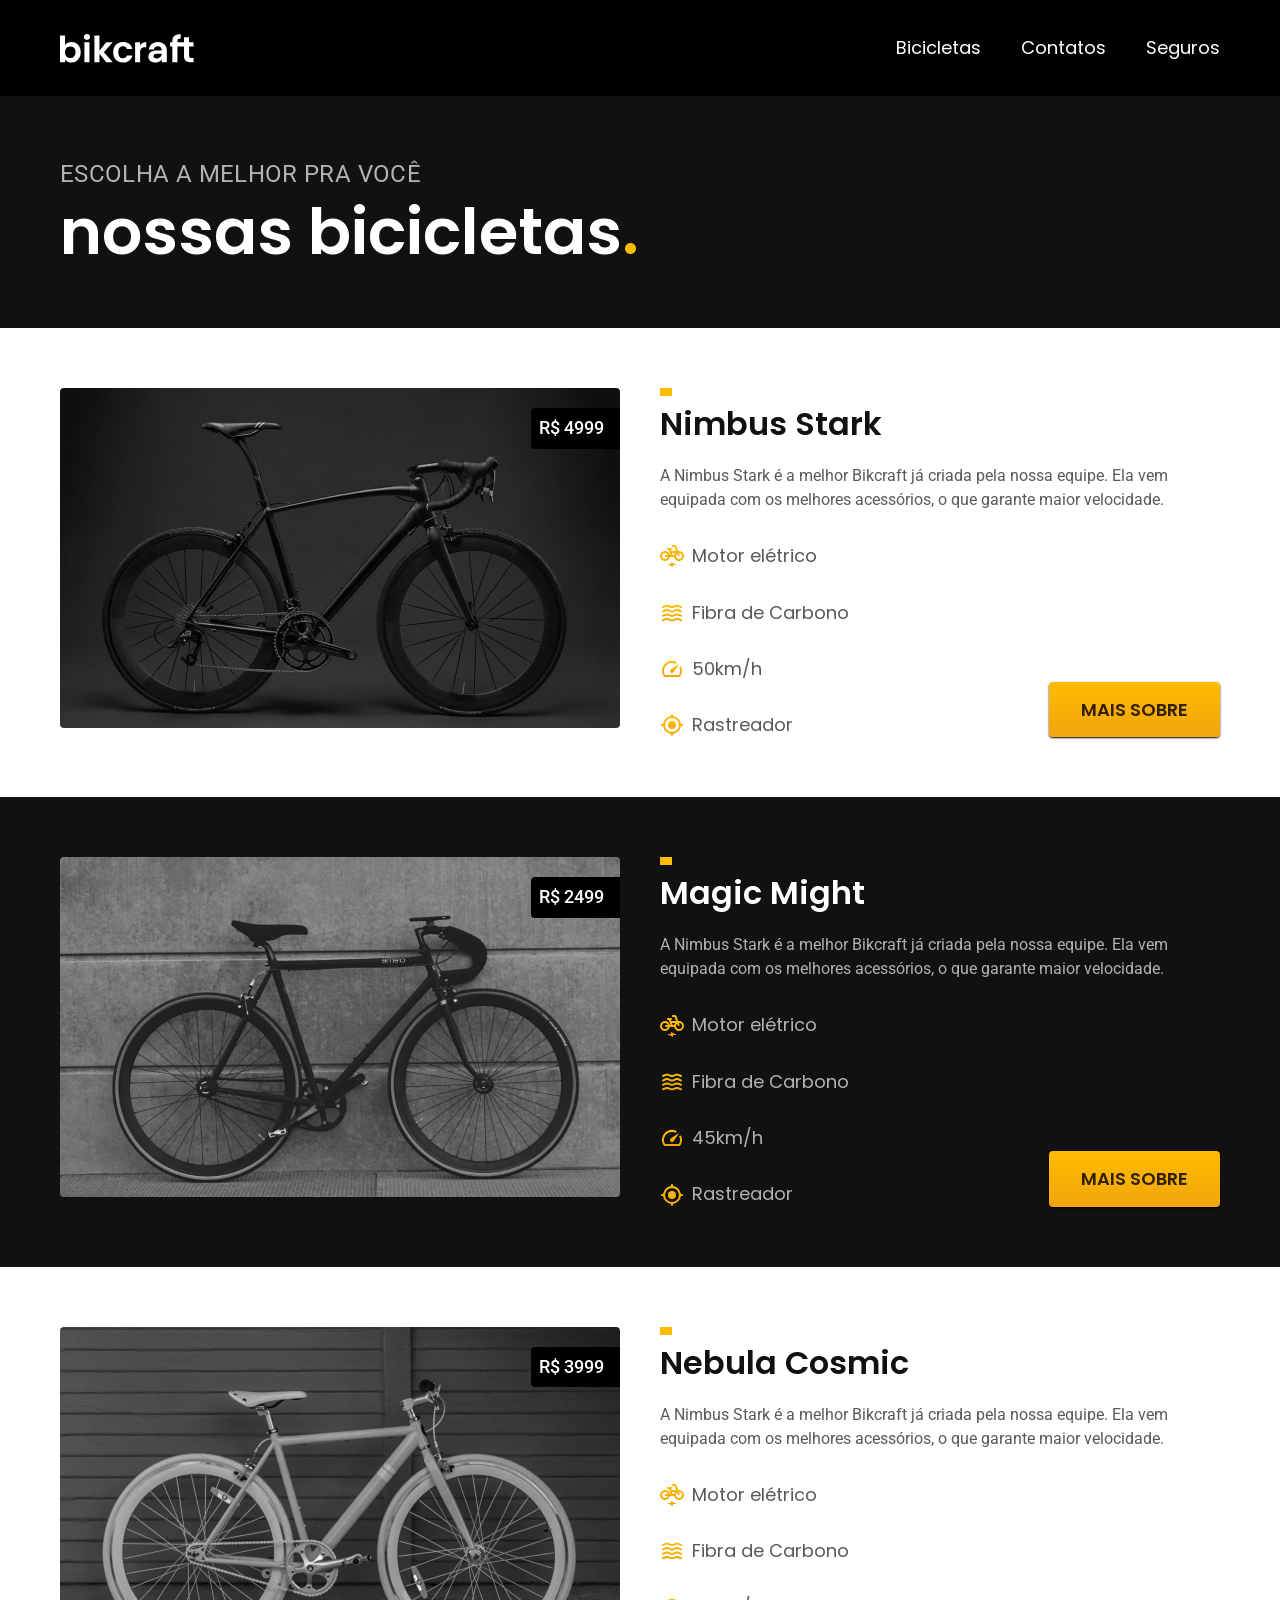
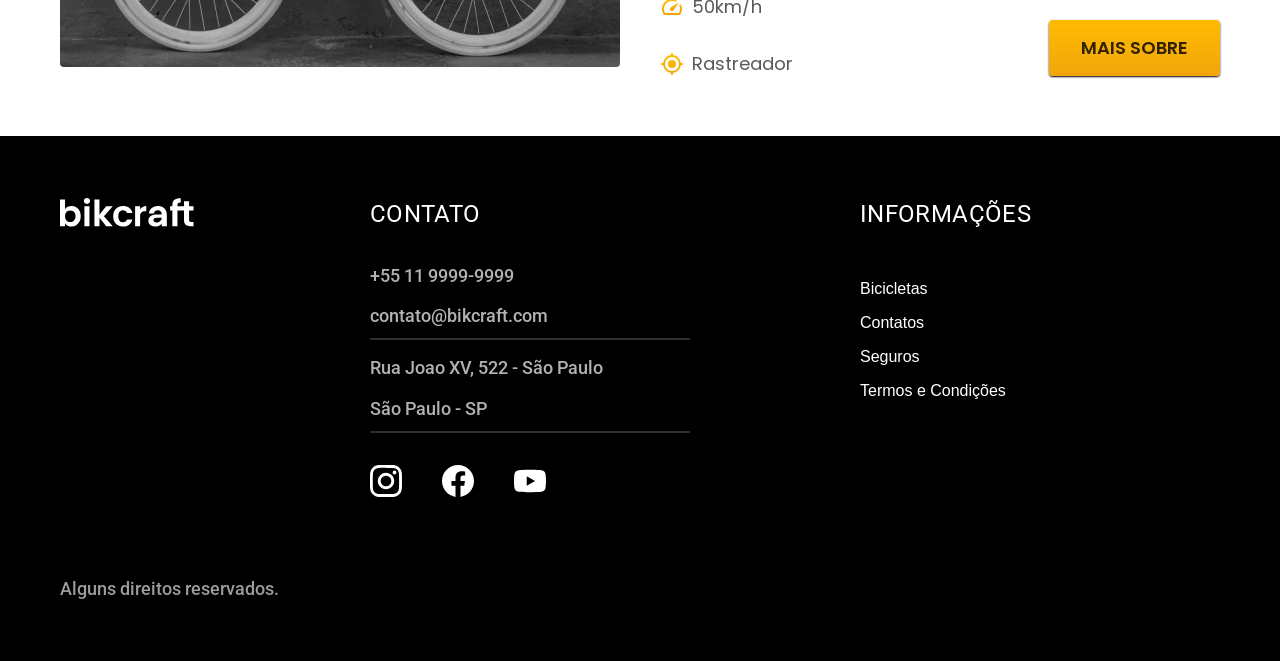
==== bicicletas.html @ 0ddcb6a6 "Criação da página Bicicletas" ====
<!DOCTYPE html>
<html lang="pt-br">
<head>
  <meta charset="UTF-8">
  <meta name="viewport" content="width=device-width, initial-scale=1.0">
  <meta name="description" content="Termos e condições">
  <title>Bicicletas | Bikcraft</title>
  <link rel="stylesheet" href="./css/style.css">
  <link rel="preconnect" href="https://fonts.googleapis.com">
  <link rel="preconnect" href="https://fonts.gstatic.com" crossorigin>
  <link href="https://fonts.googleapis.com/css2?family=Poppins:wght@400;600&family=Roboto:wght@400;500&display=swap&family=Merriweather:ital,wght@1,900" rel="stylesheet">
</head>
<body id="bicicletas">
  <header class="header-bg">
    <div class="header container">
      <a href="./">
        <img src="./img/bikcraft.svg" alt="bikcraft">
      </a>

      <nav aria-label="primaria">
        <ul class="header-menu font-1-m cor-0">
          <li><a href="./bicicletas.html">Bicicletas</a></li>
          <li><a href="./contatos.html">Contatos</a></li>
          <li><a href="./seguros.html">Seguros</a></li>
        </ul>
      </nav>
    </div>
  </header>

  <main>
    <div class="titulo-bg">
      <div class="titulo container">
        <p class="font-2-l-b cor-5">Escolha a melhor pra você</p>
        <h1 class="font-1-xxl cor-0">nossas bicicletas<span class="cor-p1">.</span></h1>
      </div>
    </div>

    
      <div class="bicicletas container">
        <div class="bicicletas-imagem">
          <img src="./img/bicicletas/nimbus.jpg" alt="Bicicleta preta">
          <span class="font-2-m cor-0">R$ 4999</span>
        </div>
        <div class="bicicletas-conteudo">
          <h2 class="font-1-xl">Nimbus Stark</h2>
          <p class="font-2-s cor-8">A Nimbus Stark é a melhor Bikcraft já criada pela nossa equipe. Ela vem equipada com os melhores acessórios, o que garante maior velocidade.</p>
          <ul class="font-1-m cor-8">
            <li>
              <img src="./img/icones/eletrica.svg" alt="">
              Motor elétrico
            </li>
            <li>
              <img src="./img/icones/carbono.svg" alt="">
              Fibra de Carbono
            </li>
            <li>
              <img src="./img/icones/velocidade.svg" alt="">
              50km/h
            </li>
            <li>
              <img src="./img/icones/rastreador.svg" alt="">
              Rastreador
            </li>
          </ul>
          <a class="botao seta" href="./bicicletas/nimbus.html">Mais Sobre</a>
        </div>
      </div>
    

    <div class="bicicletas-bg">
      <div class="bicicletas container">
        <div class="bicicletas-imagem">
          <img src="./img/bicicletas/magic.jpg" alt="Bicicleta preta">
          <span class="font-2-m cor-0">R$ 2499</span>
        </div>
        <div class="bicicletas-conteudo">
          <h2 class="font-1-xl cor-0">Magic Might</h2>
          <p class="font-2-s cor-5">A Nimbus Stark é a melhor Bikcraft já criada pela nossa equipe. Ela vem equipada com os melhores acessórios, o que garante maior velocidade.</p>
          <ul class="font-1-m cor-5">
            <li>
              <img src="./img/icones/eletrica.svg" alt="">
              Motor elétrico
            </li>
            <li>
              <img src="./img/icones/carbono.svg" alt="">
              Fibra de Carbono
            </li>
            <li>
              <img src="./img/icones/velocidade.svg" alt="">
              45km/h
            </li>
            <li>
              <img src="./img/icones/rastreador.svg" alt="">
              Rastreador
            </li>
          </ul>
          <a class="botao seta" href="./bicicletas/magic.html">Mais Sobre</a>
        </div>
      </div>
    </div>

      <div class="bicicletas container">
        <div class="bicicletas-imagem">
          <img src="./img/bicicletas/nebula.jpg" alt="Bicicleta preta">
          <span class="font-2-m cor-0">R$ 3999</span>
        </div>
        <div class="bicicletas-conteudo">
          <h2 class="font-1-xl">Nebula Cosmic</h2>
          <p class="font-2-s cor-8">A Nimbus Stark é a melhor Bikcraft já criada pela nossa equipe. Ela vem equipada com os melhores acessórios, o que garante maior velocidade.</p>
          <ul class="font-1-m cor-8">
            <li>
              <img src="./img/icones/eletrica.svg" alt="">
              Motor elétrico
            </li>
            <li>
              <img src="./img/icones/carbono.svg" alt="">
              Fibra de Carbono
            </li>
            <li>
              <img src="./img/icones/velocidade.svg" alt="">
              50km/h
            </li>
            <li>
              <img src="./img/icones/rastreador.svg" alt="">
              Rastreador
            </li>
          </ul>
          <a class="botao seta" href="./bicicletas/nebula.html">Mais Sobre</a>
        </div>
      </div>

  </main>

  <footer class="footer-bg">
    <div class="footer container">
      <img id="footer-logo" src="./img/bikcraft.svg" alt="Bikcraft">

      <div class="footer-contato">
        <h3 class="font-2-l-b cor-0">Contato</h3>
        <ul class="font-2-m cor-5">
          <li><a href="tel:+551199999999">+55 11 9999-9999</a></li>
          <li><a href="mailto:contato@bikcraft.com">contato@bikcraft.com</a></li>
          <li>Rua Joao XV, 522 - São Paulo</li>
          <li>São Paulo - SP</li>
        </ul>

        <div class="footer-redes">
          <a href="./">
            <img src="./img/redes/instagram.svg" alt="instagram">
          </a>
          <a href="./">
            <img src="./img/redes/facebook.svg" alt="facebook">
          </a>
          <a href="./">
            <img src="./img/redes/youtube.svg" alt="youtube">
          </a>
        </div>
      </div>
      <div class="footer-informacoes cor-0">
        <h3 class="font-2-l-b cor-0">Informações</h3>
        <nav>
          <ul>
            <li><a href="./bicicletas.html">Bicicletas</a></li>              <li><a href="./contatos.html">Contatos</a></li>
            <li><a href="./seguros.html">Seguros</a></li>
            <li><a href="./termos.html">Termos e Condições</a></li>
          </ul>
        </nav>
      </div>
      <p class="footer-copy font-2-m cor-6">Alguns direitos reservados.</p>
    </div>
  </footer>
</body>
</html>
---- css/style.css ----
/* Componentes globais */
@import "./global/global.css";
@import "./global/header.css";
@import "./home/introducao.css";
@import "./global/footer.css";



/* Estilos gerais */
@import "./utilidades/componentes.css";
@import "./utilidades/tipografia.css";
@import "./utilidades/cores.css";


/* Bicicletas */
@import "./bicicletas/bicicletas.css";
@import "./bicicletas/bicicletas-lista.css";

/* Tecnologia */
@import "./home/tecnologia.css";

/* Parceiros */

@import "./home/parceiros.css";

/* Depoimento */
@import "./home/depoimento.css";

/* Seguros */
@import "./seguros/seguros.css";

/* Termos */
@import "./termos/termos.css";
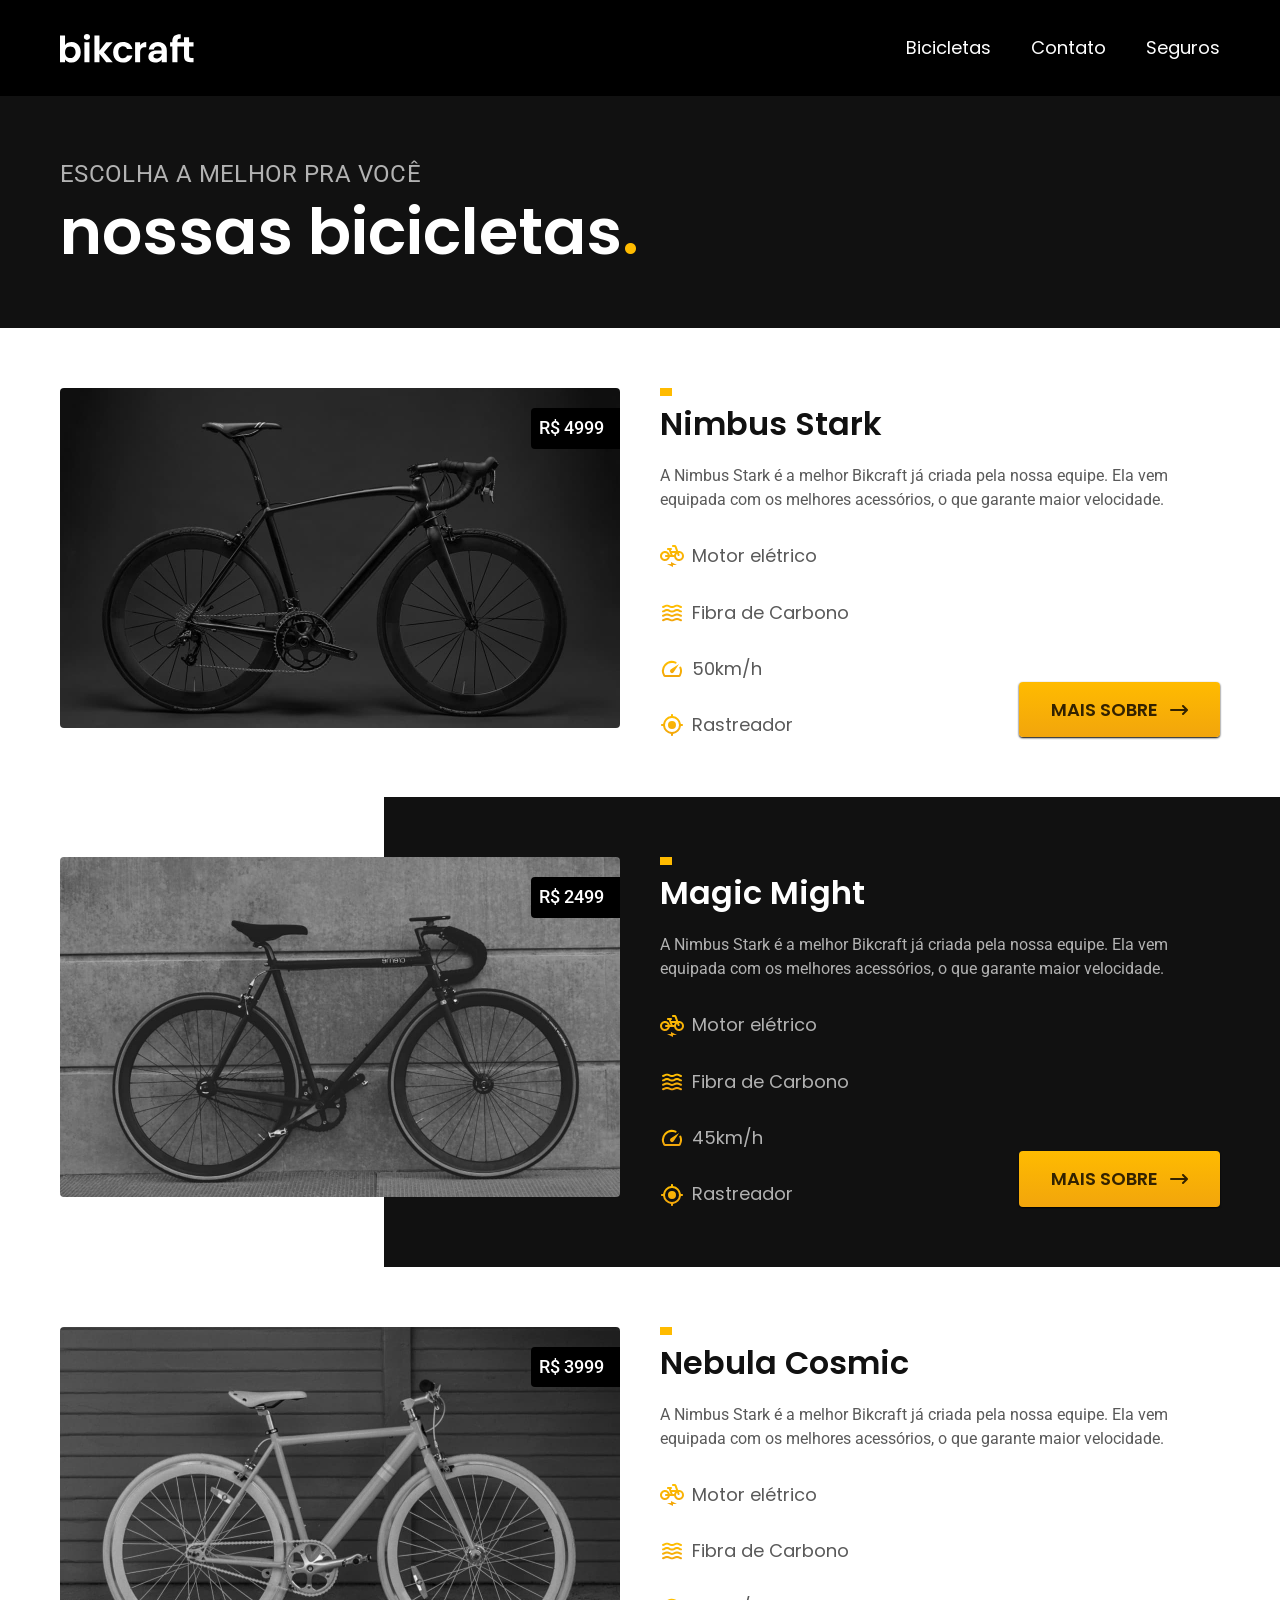
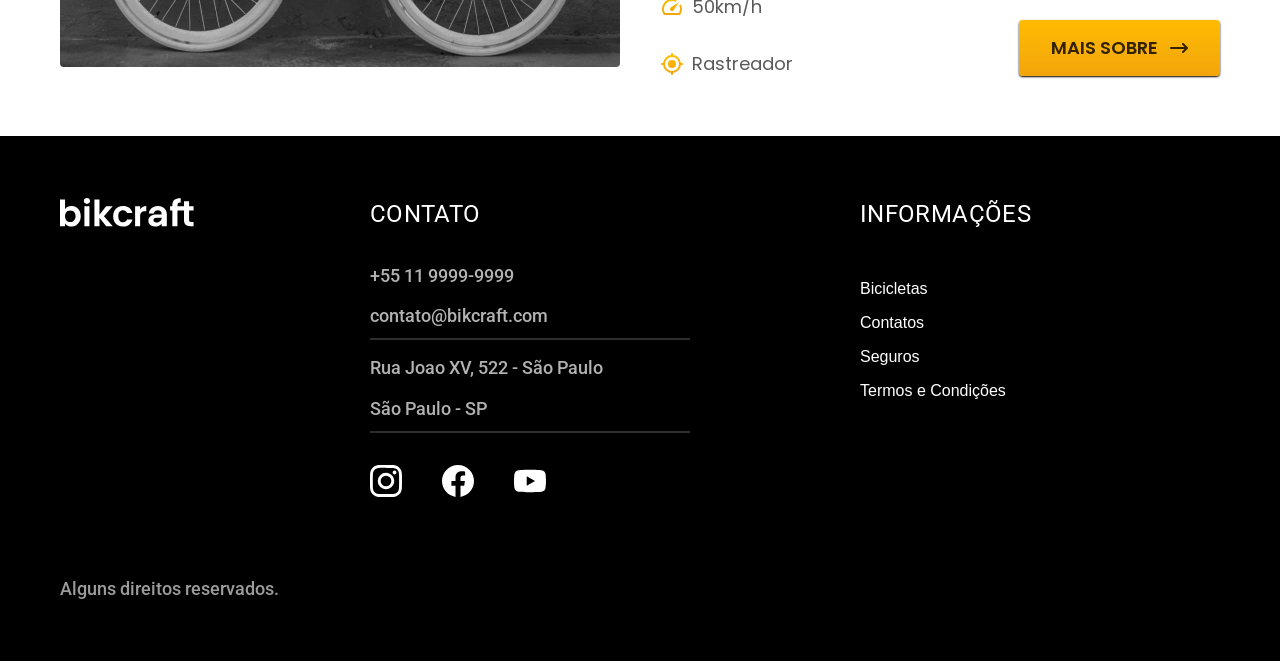
==== commit 61670b1a: "Ajustes e criação da aba de orçamento" ====
--- a/bicicletas.html
+++ b/bicicletas.html
@@ -20,7 +20,7 @@
       <nav aria-label="primaria">
         <ul class="header-menu font-1-m cor-0">
           <li><a href="./bicicletas.html">Bicicletas</a></li>
-          <li><a href="./contatos.html">Contatos</a></li>
+          <li><a href="./contato.html">Contato</a></li>
           <li><a href="./seguros.html">Seguros</a></li>
         </ul>
       </nav>
--- a/css/style.css
+++ b/css/style.css
@@ -10,6 +10,12 @@
 @import "./utilidades/componentes.css";
 @import "./utilidades/tipografia.css";
 @import "./utilidades/cores.css";
+@import "./utilidades/formulario.css";
+
+
+/* Bicicleta */
+@import "./bicicleta/bicicleta.css";
+@import "./bicicleta/seguro.css";
 
 
 /* Bicicletas */
@@ -28,6 +34,15 @@
 
 /* Seguros */
 @import "./seguros/seguros.css";
+@import "./seguros/vantagens.css";
+@import "./seguros/perguntas.css";
+
+/* Contato */
+@import "./contato/contato.css";
+@import "./contato/lojas.css";
+
+/* Orcamento */
+@import "./orcamento/orcamento.css";
 
 /* Termos */
 @import "./termos/termos.css";
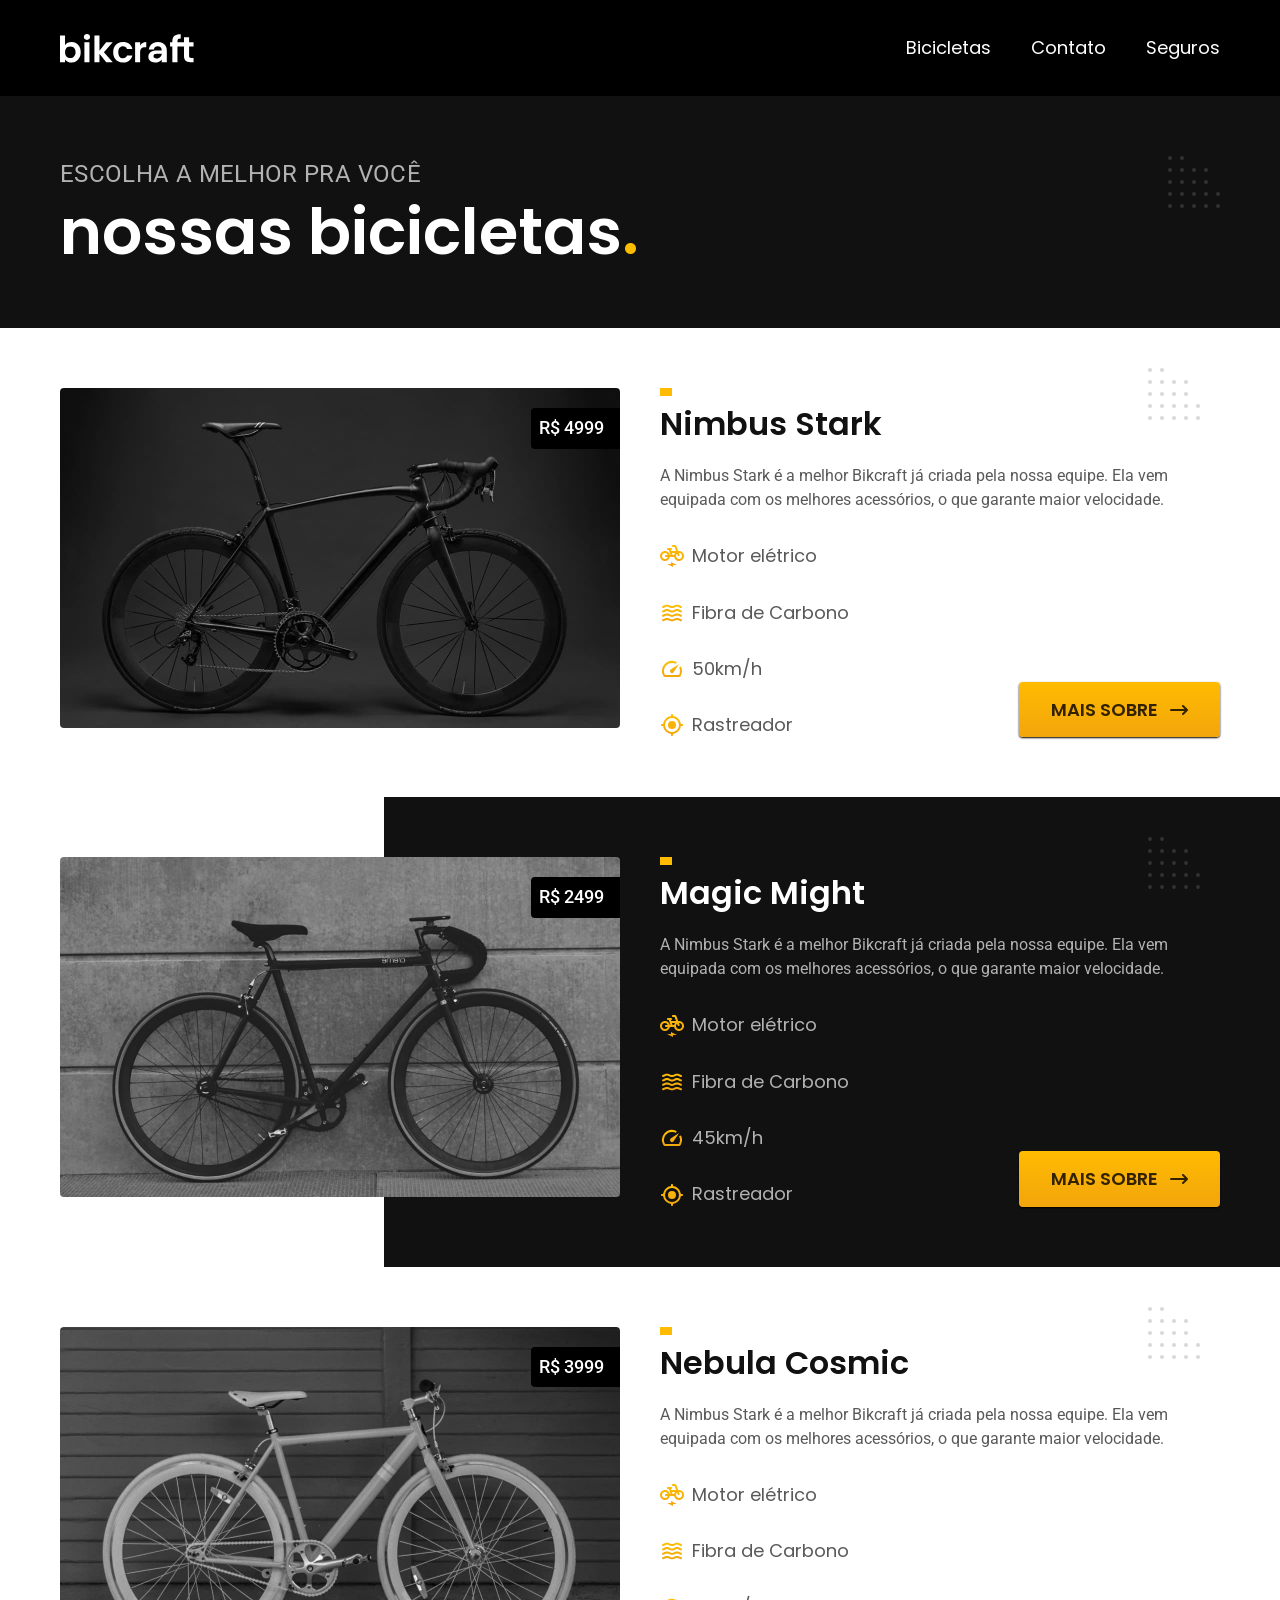
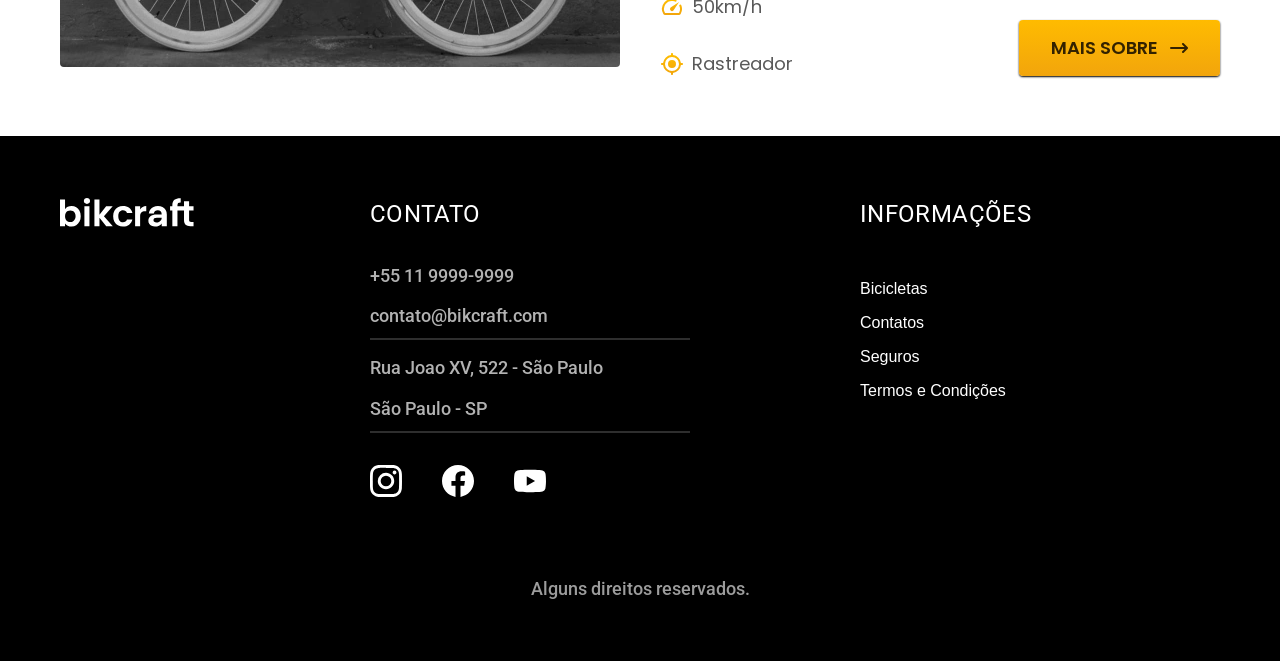
==== commit e348014d: "Ajustes gerais de design" ====
--- a/bicicletas.html
+++ b/bicicletas.html
@@ -1,15 +1,18 @@
 <!DOCTYPE html>
 <html lang="pt-br">
+
 <head>
   <meta charset="UTF-8">
   <meta name="viewport" content="width=device-width, initial-scale=1.0">
   <meta name="description" content="Termos e condições">
   <title>Bicicletas | Bikcraft</title>
+  <link rel="preload" href="./css/style.css" as="style">
   <link rel="stylesheet" href="./css/style.css">
   <link rel="preconnect" href="https://fonts.googleapis.com">
   <link rel="preconnect" href="https://fonts.gstatic.com" crossorigin>
   <link href="https://fonts.googleapis.com/css2?family=Poppins:wght@400;600&family=Roboto:wght@400;500&display=swap&family=Merriweather:ital,wght@1,900" rel="stylesheet">
 </head>
+
 <body id="bicicletas">
   <header class="header-bg">
     <div class="header container">
@@ -35,37 +38,37 @@
       </div>
     </div>
 
-    
-      <div class="bicicletas container">
-        <div class="bicicletas-imagem">
-          <img src="./img/bicicletas/nimbus.jpg" alt="Bicicleta preta">
-          <span class="font-2-m cor-0">R$ 4999</span>
-        </div>
-        <div class="bicicletas-conteudo">
-          <h2 class="font-1-xl">Nimbus Stark</h2>
-          <p class="font-2-s cor-8">A Nimbus Stark é a melhor Bikcraft já criada pela nossa equipe. Ela vem equipada com os melhores acessórios, o que garante maior velocidade.</p>
-          <ul class="font-1-m cor-8">
-            <li>
-              <img src="./img/icones/eletrica.svg" alt="">
-              Motor elétrico
-            </li>
-            <li>
-              <img src="./img/icones/carbono.svg" alt="">
-              Fibra de Carbono
-            </li>
-            <li>
-              <img src="./img/icones/velocidade.svg" alt="">
-              50km/h
-            </li>
-            <li>
-              <img src="./img/icones/rastreador.svg" alt="">
-              Rastreador
-            </li>
-          </ul>
-          <a class="botao seta" href="./bicicletas/nimbus.html">Mais Sobre</a>
-        </div>
+
+    <div class="bicicletas container">
+      <div class="bicicletas-imagem">
+        <img src="./img/bicicletas/nimbus.jpg" alt="Bicicleta preta">
+        <span class="font-2-m cor-0">R$ 4999</span>
       </div>
-    
+      <div class="bicicletas-conteudo">
+        <h2 class="font-1-xl">Nimbus Stark</h2>
+        <p class="font-2-s cor-8">A Nimbus Stark é a melhor Bikcraft já criada pela nossa equipe. Ela vem equipada com os melhores acessórios, o que garante maior velocidade.</p>
+        <ul class="font-1-m cor-8">
+          <li>
+            <img src="./img/icones/eletrica.svg" alt="">
+            Motor elétrico
+          </li>
+          <li>
+            <img src="./img/icones/carbono.svg" alt="">
+            Fibra de Carbono
+          </li>
+          <li>
+            <img src="./img/icones/velocidade.svg" alt="">
+            50km/h
+          </li>
+          <li>
+            <img src="./img/icones/rastreador.svg" alt="">
+            Rastreador
+          </li>
+        </ul>
+        <a class="botao seta" href="./bicicletas/nimbus.html">Mais Sobre</a>
+      </div>
+    </div>
+
 
     <div class="bicicletas-bg">
       <div class="bicicletas container">
@@ -99,35 +102,35 @@
       </div>
     </div>
 
-      <div class="bicicletas container">
-        <div class="bicicletas-imagem">
-          <img src="./img/bicicletas/nebula.jpg" alt="Bicicleta preta">
-          <span class="font-2-m cor-0">R$ 3999</span>
-        </div>
-        <div class="bicicletas-conteudo">
-          <h2 class="font-1-xl">Nebula Cosmic</h2>
-          <p class="font-2-s cor-8">A Nimbus Stark é a melhor Bikcraft já criada pela nossa equipe. Ela vem equipada com os melhores acessórios, o que garante maior velocidade.</p>
-          <ul class="font-1-m cor-8">
-            <li>
-              <img src="./img/icones/eletrica.svg" alt="">
-              Motor elétrico
-            </li>
-            <li>
-              <img src="./img/icones/carbono.svg" alt="">
-              Fibra de Carbono
-            </li>
-            <li>
-              <img src="./img/icones/velocidade.svg" alt="">
-              50km/h
-            </li>
-            <li>
-              <img src="./img/icones/rastreador.svg" alt="">
-              Rastreador
-            </li>
-          </ul>
-          <a class="botao seta" href="./bicicletas/nebula.html">Mais Sobre</a>
-        </div>
+    <div class="bicicletas container">
+      <div class="bicicletas-imagem">
+        <img src="./img/bicicletas/nebula.jpg" alt="Bicicleta preta">
+        <span class="font-2-m cor-0">R$ 3999</span>
       </div>
+      <div class="bicicletas-conteudo">
+        <h2 class="font-1-xl">Nebula Cosmic</h2>
+        <p class="font-2-s cor-8">A Nimbus Stark é a melhor Bikcraft já criada pela nossa equipe. Ela vem equipada com os melhores acessórios, o que garante maior velocidade.</p>
+        <ul class="font-1-m cor-8">
+          <li>
+            <img src="./img/icones/eletrica.svg" alt="">
+            Motor elétrico
+          </li>
+          <li>
+            <img src="./img/icones/carbono.svg" alt="">
+            Fibra de Carbono
+          </li>
+          <li>
+            <img src="./img/icones/velocidade.svg" alt="">
+            50km/h
+          </li>
+          <li>
+            <img src="./img/icones/rastreador.svg" alt="">
+            Rastreador
+          </li>
+        </ul>
+        <a class="botao seta" href="./bicicletas/nebula.html">Mais Sobre</a>
+      </div>
+    </div>
 
   </main>
 
@@ -160,7 +163,8 @@
         <h3 class="font-2-l-b cor-0">Informações</h3>
         <nav>
           <ul>
-            <li><a href="./bicicletas.html">Bicicletas</a></li>              <li><a href="./contatos.html">Contatos</a></li>
+            <li><a href="./bicicletas.html">Bicicletas</a></li>
+            <li><a href="./contatos.html">Contatos</a></li>
             <li><a href="./seguros.html">Seguros</a></li>
             <li><a href="./termos.html">Termos e Condições</a></li>
           </ul>
@@ -170,4 +174,5 @@
     </div>
   </footer>
 </body>
+
 </html>
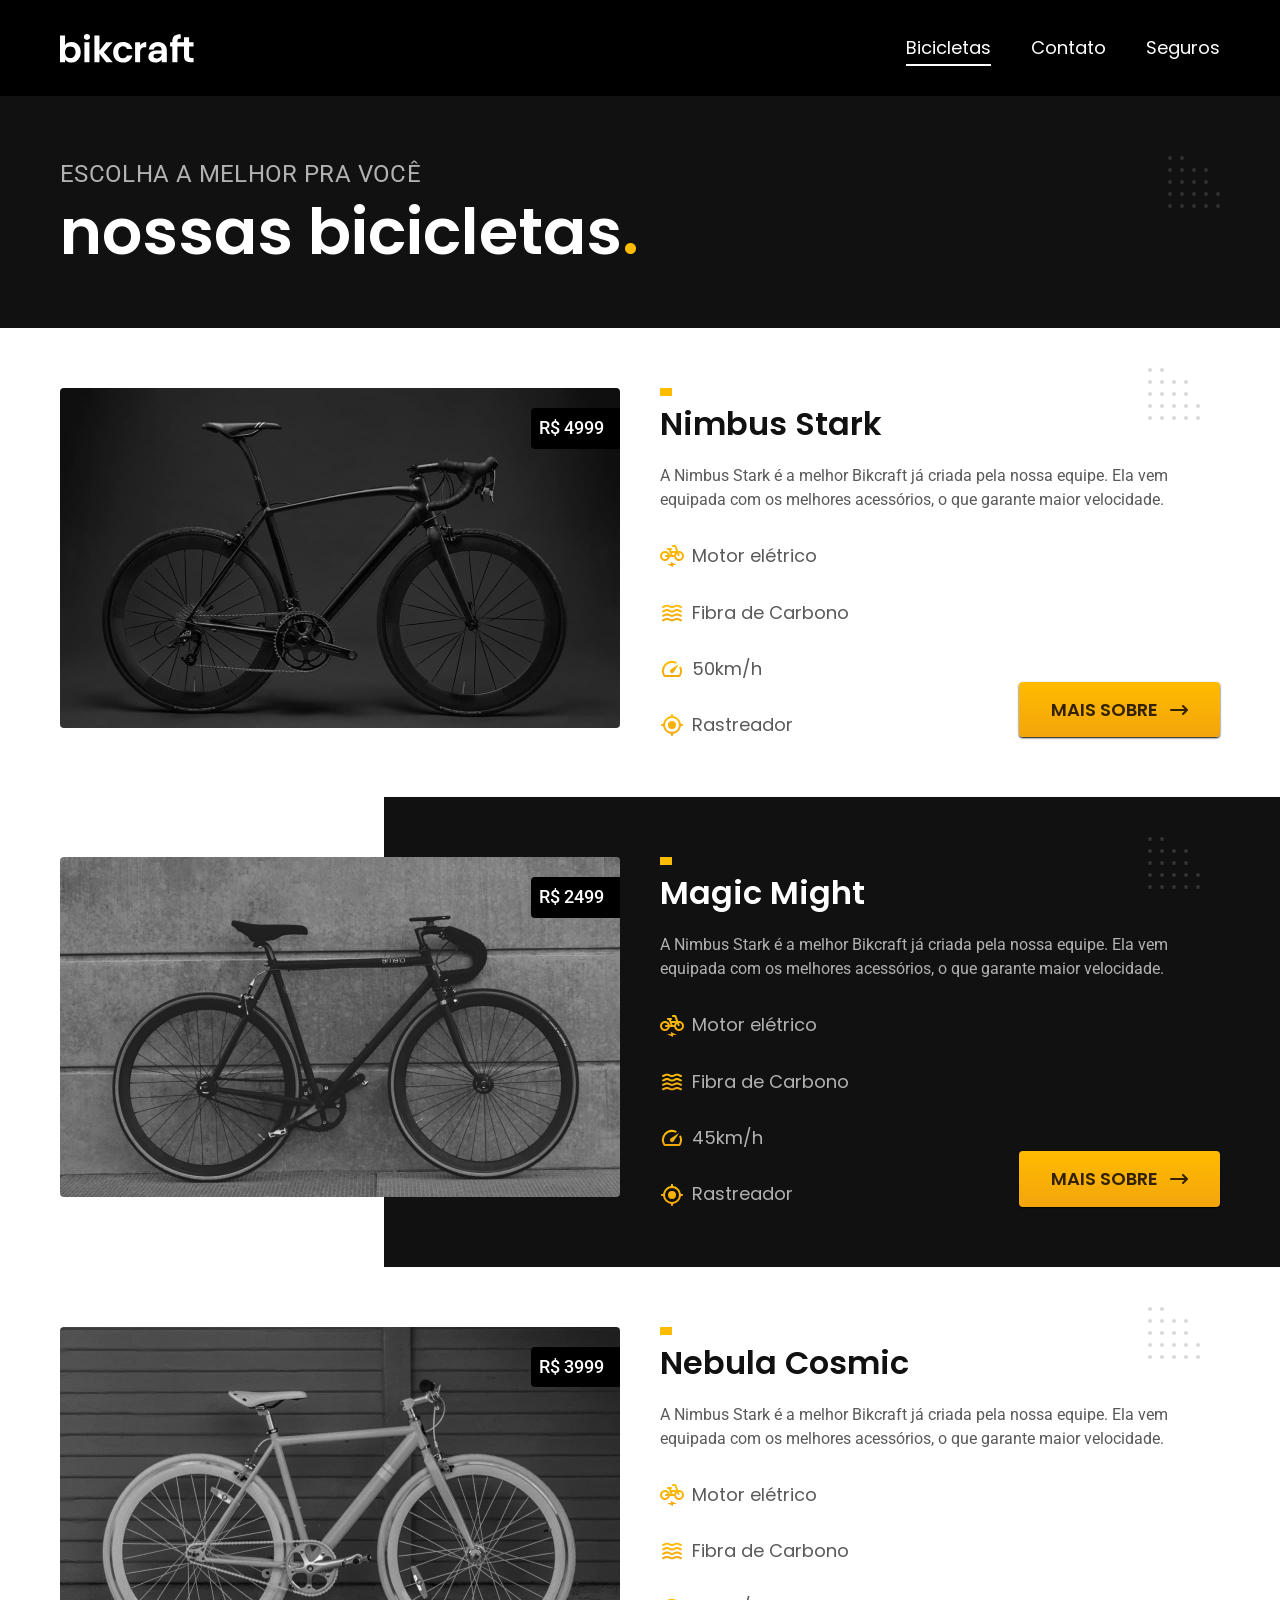
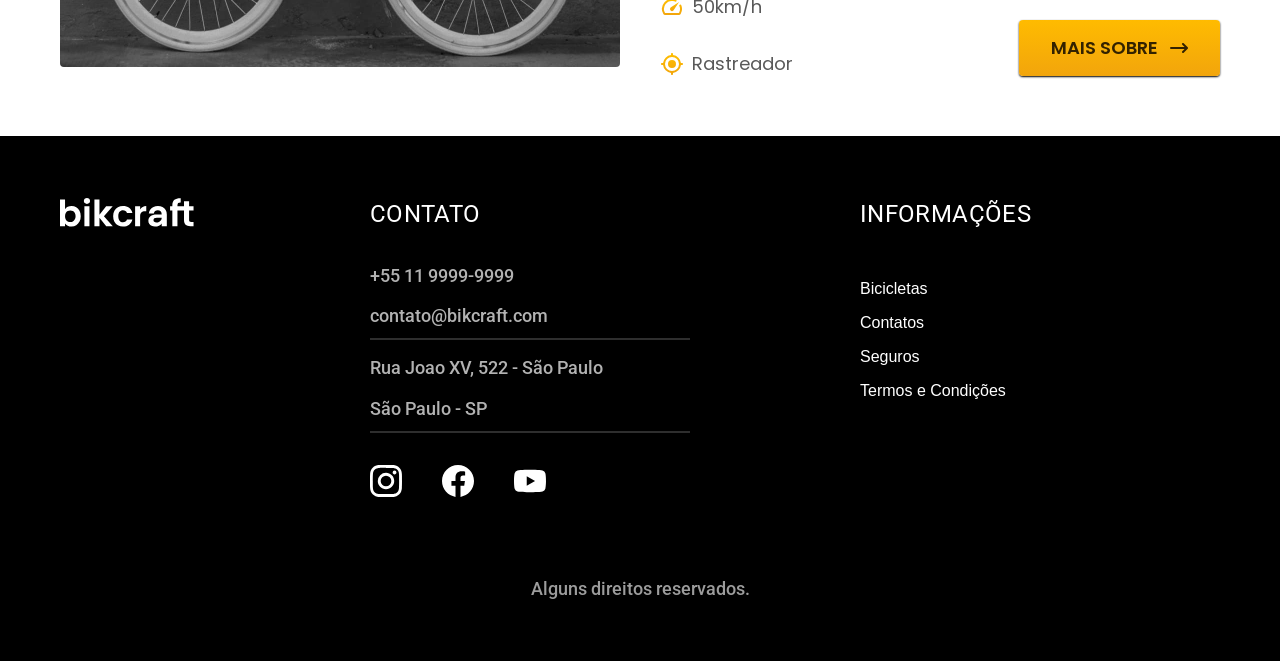
==== commit f5d98980: "Adição de menu ativo" ====
--- a/bicicletas.html
+++ b/bicicletas.html
@@ -173,6 +173,7 @@
       <p class="footer-copy font-2-m cor-6">Alguns direitos reservados.</p>
     </div>
   </footer>
+  <script src="./js/script.js"></script>
 </body>
 
 </html>
